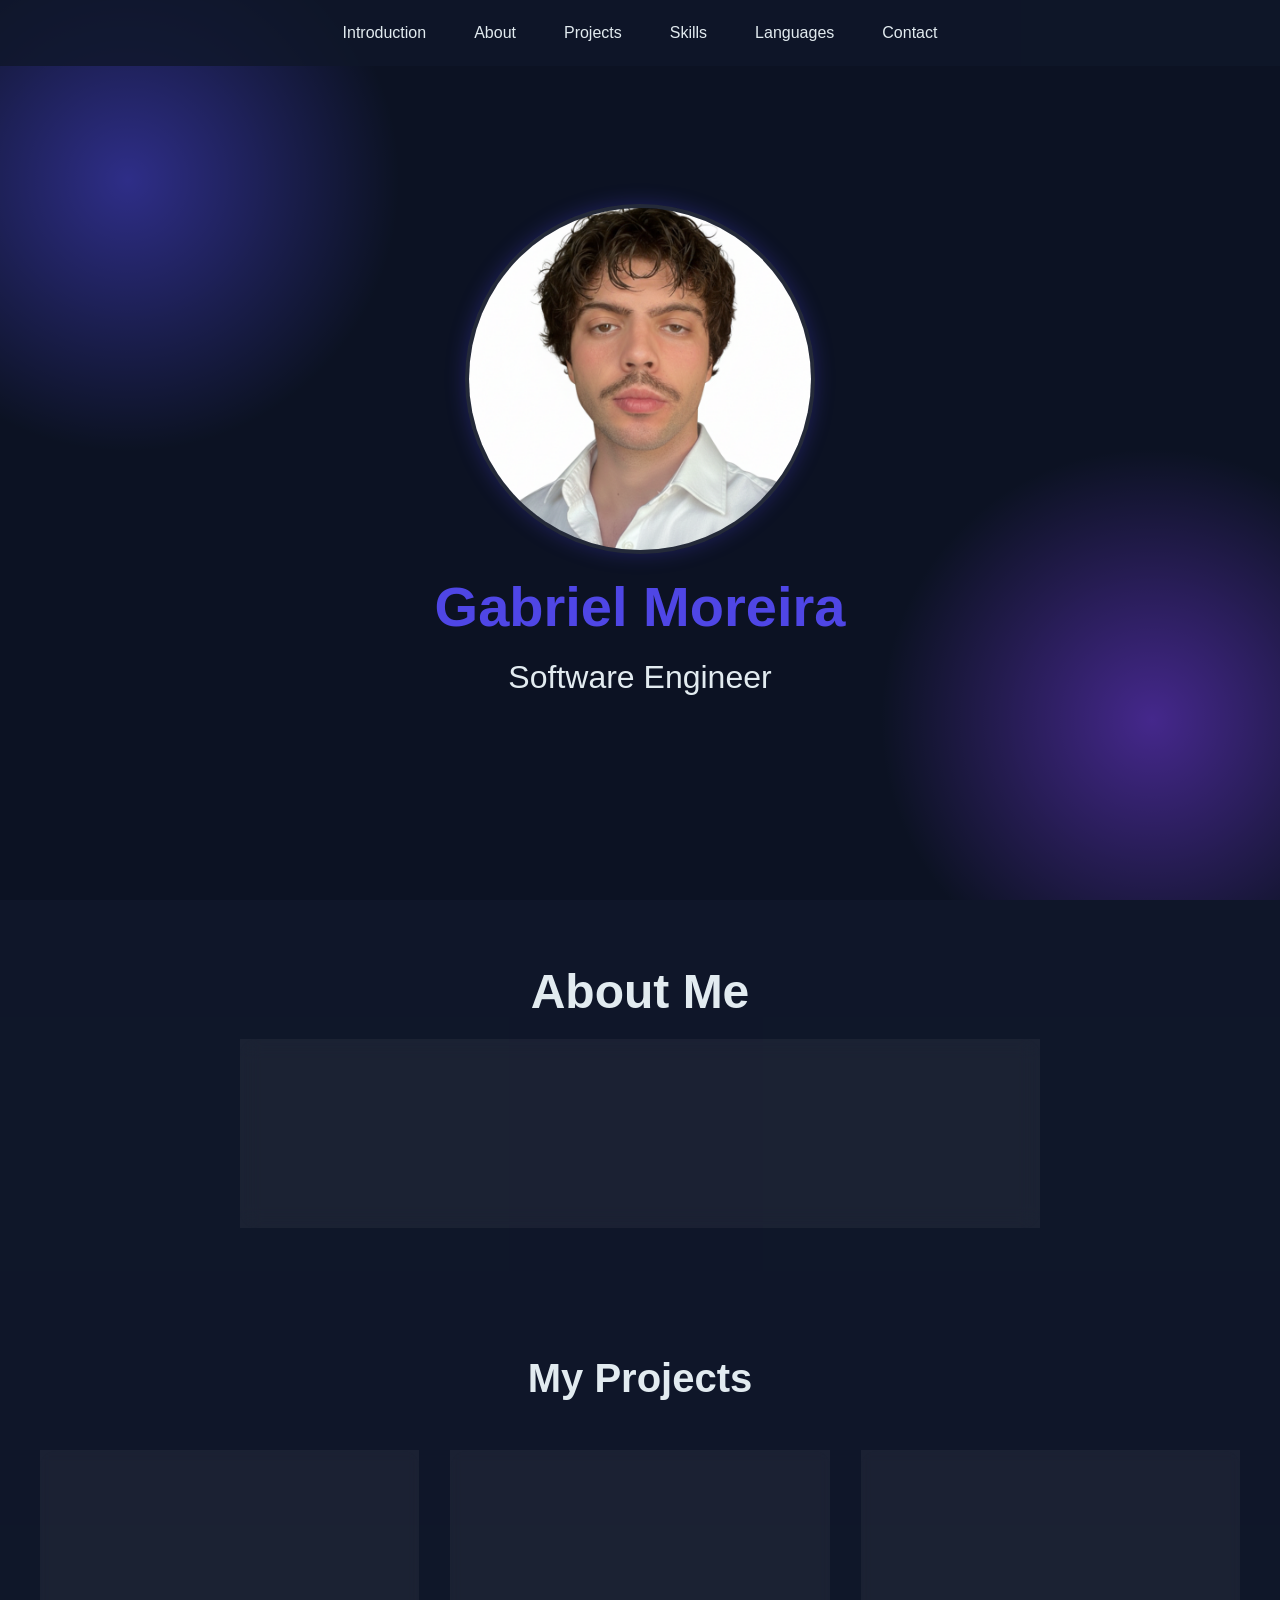
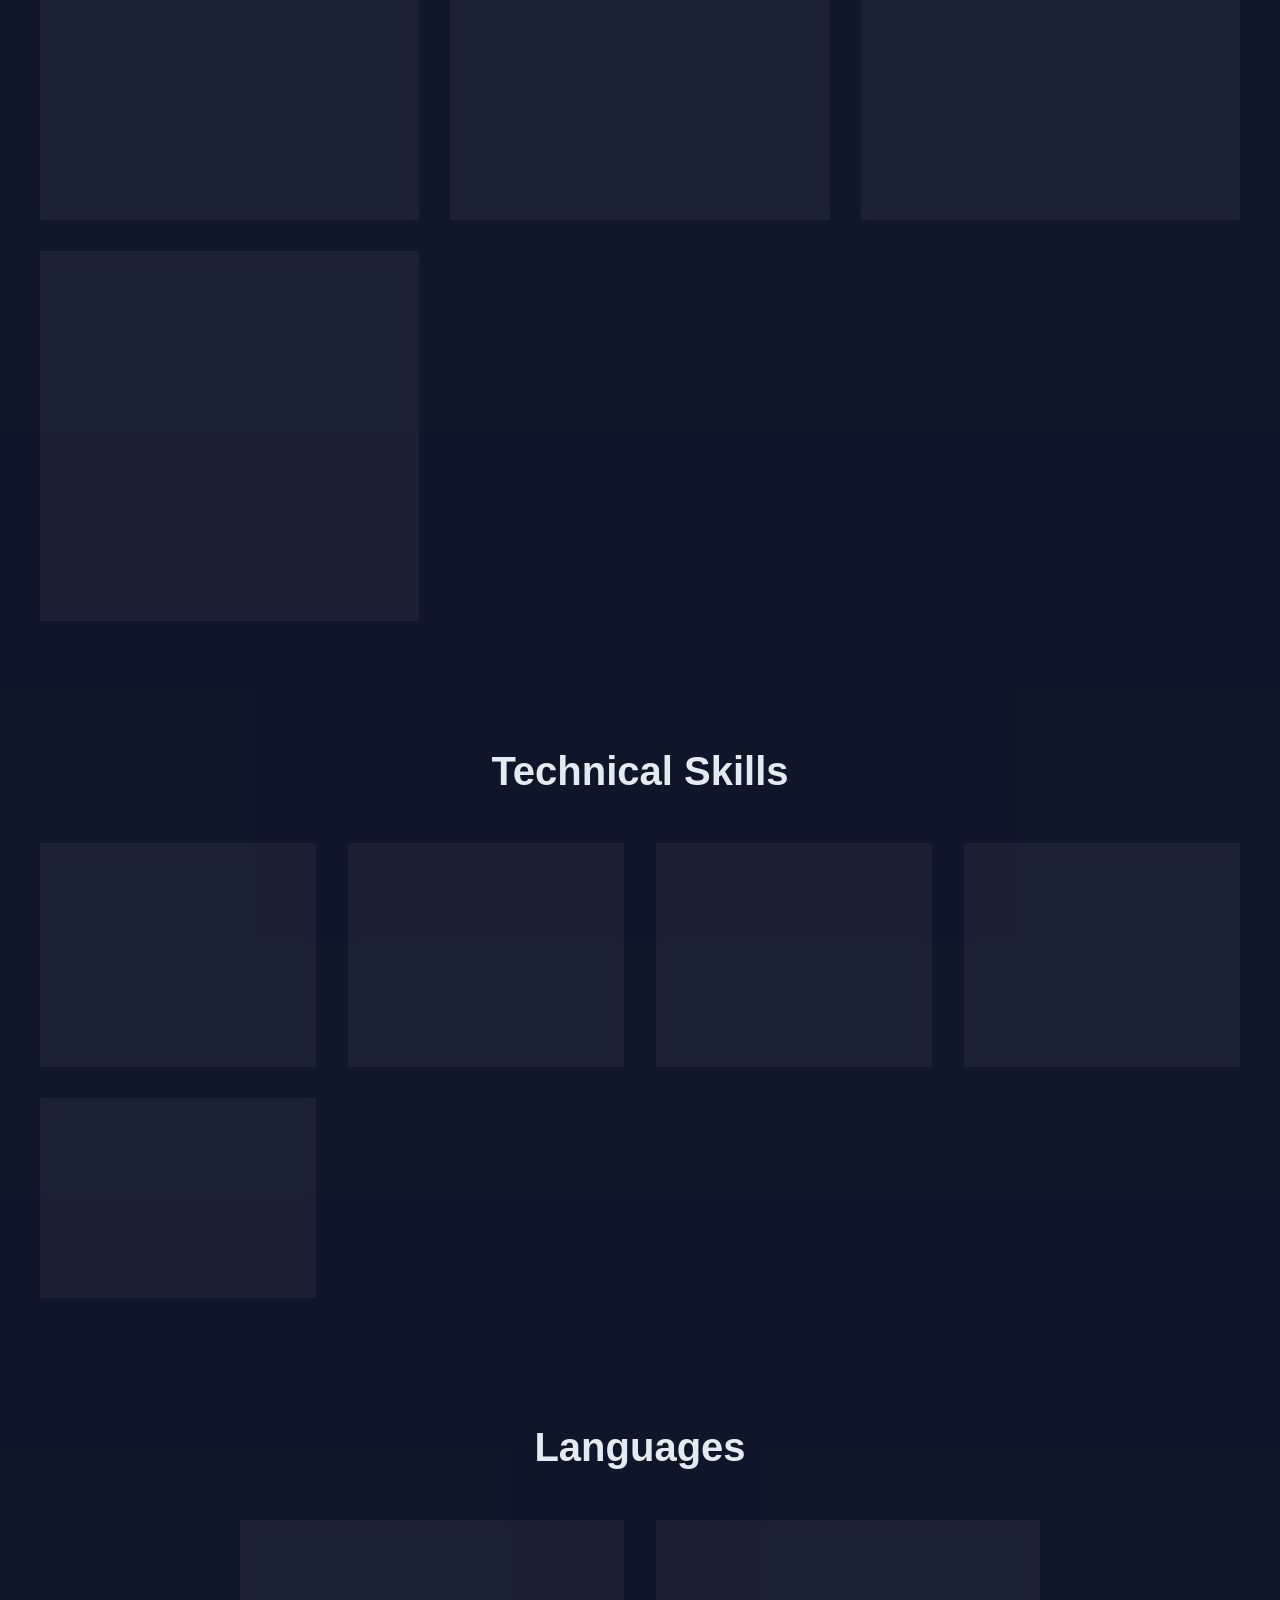
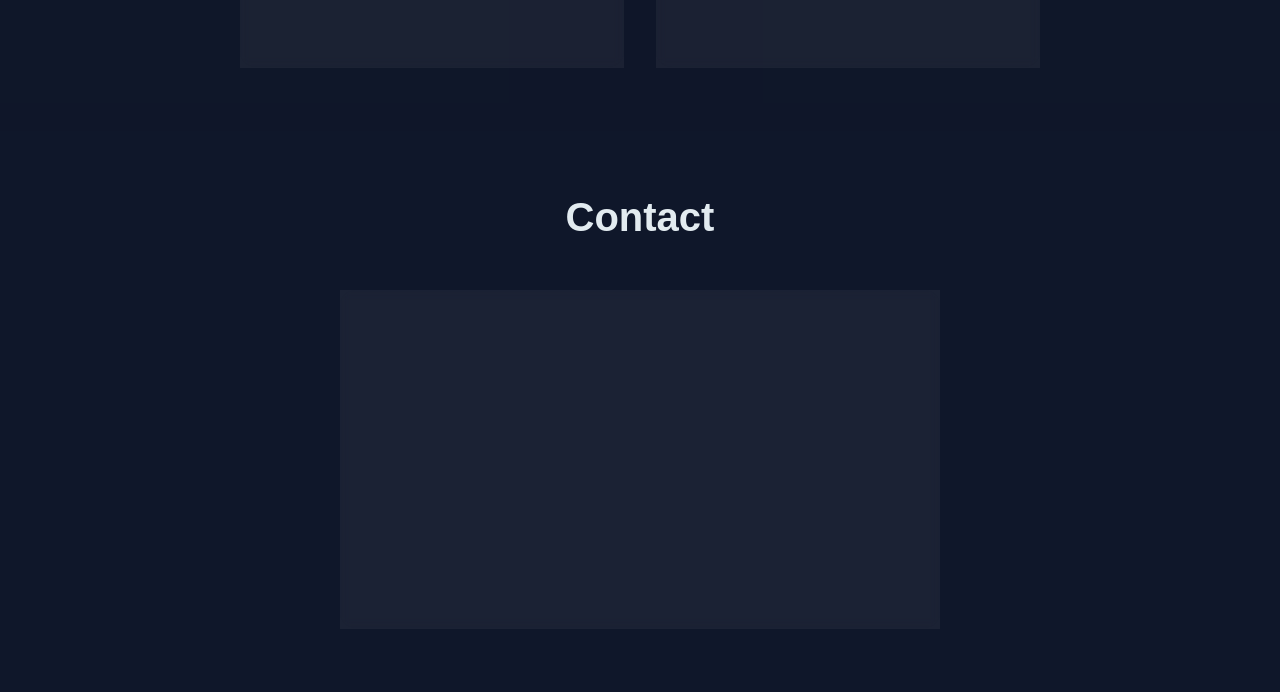
==== index.html @ 795b7f73 "portfolio files upload" ====
<!doctype html>
<html lang="pt">
  <head>
    <meta charset="UTF-8" />
    <meta name="viewport" content="width=device-width, initial-scale=1.0" />
    <link rel="stylesheet" href="style.css" />
    <title>Portfolio | Gabriel</title>
  </head>
  <body>
    <div class="particles"></div>
    <nav class="navigation">
      <ul class="menu">
        <li><a href="#introduction" class="menu-link">Introduction</a></li>
        <li><a href="#about" class="menu-link">About</a></li>
        <li><a href="#projects" class="menu-link">Projects</a></li>
        <li><a href="#skills" class="menu-link">Skills</a></li>
        <li><a href="#languages" class="menu-link">Languages</a></li>
        <li><a href="#contact" class="menu-link">Contact</a></li>
      </ul>
    </nav>

    <main id="introduction" class="header">
      <img
        src="./img/foto.png"
        alt="Photo of Gabriel Moreira"
        class="profile-photo"
      />
      <h1>Gabriel Moreira</h1>
      <p class="introduction-paragraph">Software Engineer</p>
    </main>

    <section id="about" class="about">
      <h2 class="about-title">About Me</h2>
      <div class="about-box">
        <p class="about-paragraph">
          Bachelor’s degree in Software Engineering focused on software development,
          with experience in Java, .NET, Angular and SAP in the development of web applications
          and scalable backend solutions. Motivated by technical challenges and the practical
          application of efficient solutions in enterprise environments.
        </p>
      </div>
    </section>

    <section id="projects" class="projects">
      <h2 class="projects-title">My Projects</h2>
      <div class="projects-box">
        <!-- Hospital Management System -->
        <div class="projects-card">
          <img src="./img/The-Future-of-Healthcare-Benefits-of-Hospital-Management-Software (1).jpg" alt="Hospital Management System" class="project-image" />
          <div class="box-text-project">
            <h3 class="project-title">Hospital Management System</h3>
            <p class="project-description">
              Full-stack web application for managing patients, appointments, and medical records. 
              Built with Angular and .NET, featuring REST APIs and SQL Server integration. 
              Implements layered architecture for scalability.
            </p>
          </div>
        </div>
        <!-- Farm Management System -->
        <div class="projects-card">
          <img src="./img/Agriculture-Artificial-Intelligence.webp" alt="Farm Management System" class="project-image" />
          <div class="box-text-project">
            <h3 class="project-title">Farm Management System</h3>
            <p class="project-description">
              Java-based application for agricultural operations management. 
              Includes resource control, production records, and OOP principles. 
              Tested with unit, functional, and integration tests.
            </p>
          </div>
        </div>
        <!-- KPMG Intern Project -->
        <div class="projects-card">
          <img src="./img/Captura de ecrã 2026-03-02 204155.png" alt="KPMG Automation Project" class="project-image" />
          <div class="box-text-project">
            <h3 class="project-title">Invoice Validation Automation</h3>
            <p class="project-description">
              Automated solution for invoice and expense report validation using Generative AI 
              integrated with SAP BTP. Leveraged SAP AI Core, SAP DOX, and SAP CAP for compliance rules.
            </p>
          </div>
        </div>
        <!-- ToDo App -->
        <div class="projects-card">
          <img src="./img/Captura de ecrã 2026-03-02 203847.png" alt="ToDo App" class="project-image" />
          <div class="box-text-project">
            <h3 class="project-title">ToDo App (JavaScript)</h3>
            <p class="project-description">
              Interactive task management app built with vanilla JavaScript, HTML, and CSS. 
              Allows adding, removing, and marking tasks as completed. Uses DOM manipulation and localStorage.
            </p>
          </div>
        </div>
      </div>
    </section>

    <!-- ===== NOVA SEÇÃO: SKILLS ===== -->
    <section id="skills" class="skills">
      <h2 class="skills-title">Technical Skills</h2>
      <div class="skills-box">
        <!-- Programming Languages -->
        <div class="skill-card">
          <h3 class="skill-category">Programming Languages</h3>
          <ul class="skill-list">
            <li>Java</li>
            <li>C#</li>
            <li>TypeScript</li>
            <li>JavaScript</li>
            <li>Python</li>
            <li>C / C++</li>
            <li>SQL</li>
          </ul>
        </div>
        <!-- Frameworks -->
        <div class="skill-card">
          <h3 class="skill-category">Frameworks</h3>
          <ul class="skill-list">
            <li>.NET</li>
            <li>Node.js</li>
            <li>Angular</li>
          </ul>
        </div>
        <!-- SAP Technologies -->
        <div class="skill-card">
          <h3 class="skill-category">SAP Technologies</h3>
          <ul class="skill-list">
            <li>SAP BTP</li>
            <li>SAP CAP</li>
            <li>SAP Fiori/UI5</li>
            <li>SAP BAS</li>
            <li>SAP DOX</li>
            <li>SAP AI Core</li>
          </ul>
        </div>
        <!-- Tools & Networking -->
        <div class="skill-card">
          <h3 class="skill-category">Tools & Networking</h3>
          <ul class="skill-list">
            <li>GitHub, VS Code, IntelliJ</li>
            <li>Power BI, Trello</li>
            <li>LAN, WAN, TCP/IP</li>
          </ul>
        </div>
        <!-- Soft Skills (opcional, mas pode incluir) -->
        <div class="skill-card">
          <h3 class="skill-category">Soft Skills</h3>
          <ul class="skill-list">
            <li>Teamwork & Collaboration</li>
            <li>Problem Solving</li>
            <li>Adaptability</li>
            <li>Proactivity</li>
          </ul>
        </div>
      </div>
    </section>

    <!-- ===== NOVA SEÇÃO: LANGUAGES ===== -->
    <section id="languages" class="languages">
      <h2 class="languages-title">Languages</h2>
      <div class="languages-box">
        <div class="language-card">
          <h3>Portuguese</h3>
          <p class="language-level">Native</p>
        </div>
        <div class="language-card">
          <h3>English</h3>
          <p class="language-level">C1 (Advanced)</p>
        </div>
      </div>
    </section>

    <section id="contact" class="contact">
      <h2 class="contact-title">Contact</h2>
      <form class="contact-form" id="form" onsubmit="sendWhatsappMessage(event)">
        <div class="group-form">
          <input type="text" placeholder="Your Name" class="form-input" id="name">
        </div>
        <div class="group-form">
          <textarea class="form-input" placeholder="Type your message here" rows="6" id="message"></textarea>
        </div>
        <button type="submit" class="form-button">Send Message</button>
      </form>
    </section>

    <script>
      function sendWhatsappMessage(event) {
        event.preventDefault();
        const name = document.getElementById('name').value;
        const message = document.getElementById('message').value;
        const phoneNumber = '351935182718';
        const text = `Hello, my name is ${name}, ${message}`;
        const formattedText = encodeURIComponent(text);
        const url = `https://api.whatsapp.com/send?phone=${phoneNumber}&text=${formattedText}`;
        window.open(url, '_blank');
      }
    </script>
  </body>
</html>
---- style.css ----
* {
margin: 0;
padding: 0;
box-sizing: border-box;
font-family: 'Segoe UI', Tahoma, Geneva, Verdana, sans-serif;

}

html {
scroll-behavior: smooth;
}
 
:root {
--primary-color: #4f46e5;
--secondary-color: #7c3aed;;
--dark: #0f172a;;
--more-dark: #0a0f1c;;
--light: #e2eBf0;
--glass: rgba(255, 255, 255, 0.1);
}

body {
background-color: var(--dark);
color: var(--light);
}

.navigation {
background: rgba(15, 23, 42, 0.8);
position: fixed;
top: 0;
width: 100%;
z-index: 1000;
padding: 1.5rem ;
}

.menu {
display: flex;
justify-content: center;
gap: 3rem;
list-style: none;
}

.menu-link {
color: var(--light);
text-decoration: none;
font-weight: 500;
position: relative;
padding: 0.5rem 0;
}

.menu-link::after {
content: '';
position: absolute;
bottom: 0;
left: 0;
width: 0;
height: 2px;
background: linear-gradient(90deg, var(--primary-color), var(--secondary-color));
transition: width 0.5s ease, transform 0.3s ease;
}

.menu-link:hover::after {
width: 100%;
}

.header{
    min-height: 100vh;
    display: flex;
    justify-content: center;
    align-items: center;
    flex-direction: column;
}

.profile-photo {
  width: 350px;
  height: 350px;
  box-shadow: 0 0 20px rgba(79, 70, 229, 0.3);
  border-radius: 50%;
  border: 4px solid var(--glass);
  object-fit: cover;
  animation: floating 3s ease-in-out infinite;
}

h1 {
  font-size: 3.5rem;
  margin: 20px 0;
  color: var(--primary-color);
  font-weight: bold;

}

.introduction-paragraph {
  font-size: 2rem;
  color: var(--light);
}

.about {
    padding: 4rem 2rem;
  background: rgba(15, 23, 42, 0.8);
}

.about-title {
  font-size: 3rem;
  color: var(--light);
    text-align: center;
    margin-bottom: 20px;

}

.about-box {
    padding: 2rem;
    max-width: 800px;
    margin: 0 auto;
    border-radius: 16px;
    border: 1px solid var(--glass);
    backdrop-filter: blur(10px);
    background: rgba(255, 255, 255, 0.05);
    overflow: hidden;
}

.about-paragraph {
  text-align: center;
  font-size: 1.2rem;
  line-height: 1.6;
  word-wrap: break-word;
  overflow-wrap: break-word;
}

.projects {
    padding: 4rem 2rem;


    background: rgba(15, 23, 42, 0.8);
}

.projects-box {
    display: grid;
    grid-template-columns: repeat(auto-fit, minmax(300px, 1fr));
    gap: 2rem;
    max-width: 1200px;
    margin: 0 auto;
}


.projects-card {
    background: rgba(255, 255, 255, 0.05);
    border-radius: 16px;
    backdrop-filter: blur(5px);
    border: 1px solid var(--glass);
    overflow: hidden;
    transition: all 0.5s ease;
    cursor: pointer;
 
}

.projects-title {
    font-size: 2.5rem;
    text-align: center;
    margin-bottom: 50px;
}

.projects-card:hover {
   box-shadow: 0 10px 20px rgba(79, 70, 229, 0.2);
   transform: translateY(-10px) scale(1.03);
}

.project-image {
    width: 100%;
    height: 200px;
    object-fit: cover;
}

.box-text-project {
    padding: 1.5rem;
}

.project-title {
    color: rgba(226, 232, 240, 0.8);
    line-height: 1.25rem;
}

.project-description {
    margin-bottom: 5px;
}

.contact {
    padding: 4rem 2rem;
}

.contact-title {
    font-size: 2.5rem;
    text-align: center;
    margin-bottom: 50px;
}

.contact-form {
    max-width: 600px;
    margin: 0 auto;
    background: rgba(255, 255, 255, 0.05);
  backdrop-filter: blur(5px);
  padding: 2rem;
    border-radius: 16px;
    border: 1px solid var(--glass);
  
   
}


.form-input {
    width: 100%;
    padding: 1rem;
    border-radius: 8px;
    border: 1px solid var(--glass);
    background: rgba(255, 255, 255, 0.05);
    color: var(--light);
    outline: none;
}

.form-input:focus {
    border-color: var(--secondary-color);
    box-shadow: 0 0 10px rgba(79, 70, 229, 0.3);
}

.group-form {
    margin-bottom: 1.5rem;
   
}

.form-button {
    width: 100%;
    padding: 1rem 2rem;
    border-radius: 8px;
    border: none;
    background: linear-gradient(45deg, var(--primary-color), var(--secondary-color));
    color: var(--light);
    cursor: pointer;
    transition: all 0.5s ease;
    font-weight: bold;
}

.form-button:hover {
    transform: translateY(-4px);
    box-shadow: 0 5px 15px rgba(79, 70, 229, 0.4);
}

.particles {
    position: fixed;
    top: 0;
    left: 0;
    width: 100%;
    height: 100%;
    z-index: -1;
    opacity: 0.5;
    background: radial-gradient(circle at 10% 20%, var(--primary-color) 0%, transparent 20%),
                radial-gradient(circle at 90% 80%, var(--secondary-color) 0%, transparent 20%),
               var(--more-dark);
}

@keyframes floating {
    0% , 100% {
        transform: translateY(0);
    }

    50% {
        transform: translateY(-20px);
    }
   

}

/* ===== SKILLS SECTION ===== */
.skills {
    padding: 4rem 2rem;
    background: rgba(15, 23, 42, 0.8);
}

.skills-title {
    font-size: 2.5rem;
    text-align: center;
    margin-bottom: 50px;
    color: var(--light);
}

.skills-box {
    display: grid;
    grid-template-columns: repeat(auto-fit, minmax(250px, 1fr));
    gap: 2rem;
    max-width: 1200px;
    margin: 0 auto;
}

.skill-card {
    background: rgba(255, 255, 255, 0.05);
    border-radius: 16px;
    backdrop-filter: blur(5px);
    border: 1px solid var(--glass);
    padding: 1.5rem;
    transition: all 0.5s ease;
}

.skill-card:hover {
    box-shadow: 0 10px 20px rgba(79, 70, 229, 0.2);
    transform: translateY(-5px);
}

.skill-category {
    font-size: 1.3rem;
    color: var(--primary-color);
    margin-bottom: 1rem;
    border-bottom: 2px solid var(--glass);
    padding-bottom: 0.5rem;
}

.skill-list {
    list-style: none;
    padding: 0;
    display: flex;
    flex-wrap: wrap;
    gap: 0.5rem;
}

.skill-list li {
    background: rgba(255, 255, 255, 0.1);
    padding: 0.3rem 0.8rem;
    border-radius: 20px;
    font-size: 0.9rem;
    border: 1px solid var(--glass);
}

/* ===== LANGUAGES SECTION ===== */
.languages {
    padding: 4rem 2rem;
    background: rgba(15, 23, 42, 0.8);
}

.languages-title {
    font-size: 2.5rem;
    text-align: center;
    margin-bottom: 50px;
    color: var(--light);
}

.languages-box {
    display: flex;
    justify-content: center;
    gap: 2rem;
    flex-wrap: wrap;
    max-width: 800px;
    margin: 0 auto;
}

.language-card {
    background: rgba(255, 255, 255, 0.05);
    border-radius: 16px;
    backdrop-filter: blur(5px);
    border: 1px solid var(--glass);
    padding: 2rem;
    text-align: center;
    flex: 1 1 200px;
    transition: all 0.5s ease;
}

.language-card:hover {
    box-shadow: 0 10px 20px rgba(79, 70, 229, 0.2);
    transform: translateY(-5px);
}

.language-card h3 {
    font-size: 1.8rem;
    color: var(--primary-color);
    margin-bottom: 1rem;
}

.language-level {
    font-size: 1.2rem;
    color: var(--light);
    background: rgba(255, 255, 255, 0.1);
    padding: 0.3rem 1rem;
    border-radius: 20px;
    display: inline-block;
}

/* Ajuste para telas pequenas */
@media (max-width: 768px) {
    .skills-box {
        grid-template-columns: 1fr;
    }
    .languages-box {
        flex-direction: column;
        align-items: center;
    }
    .language-card {
        width: 100%;
    }
}
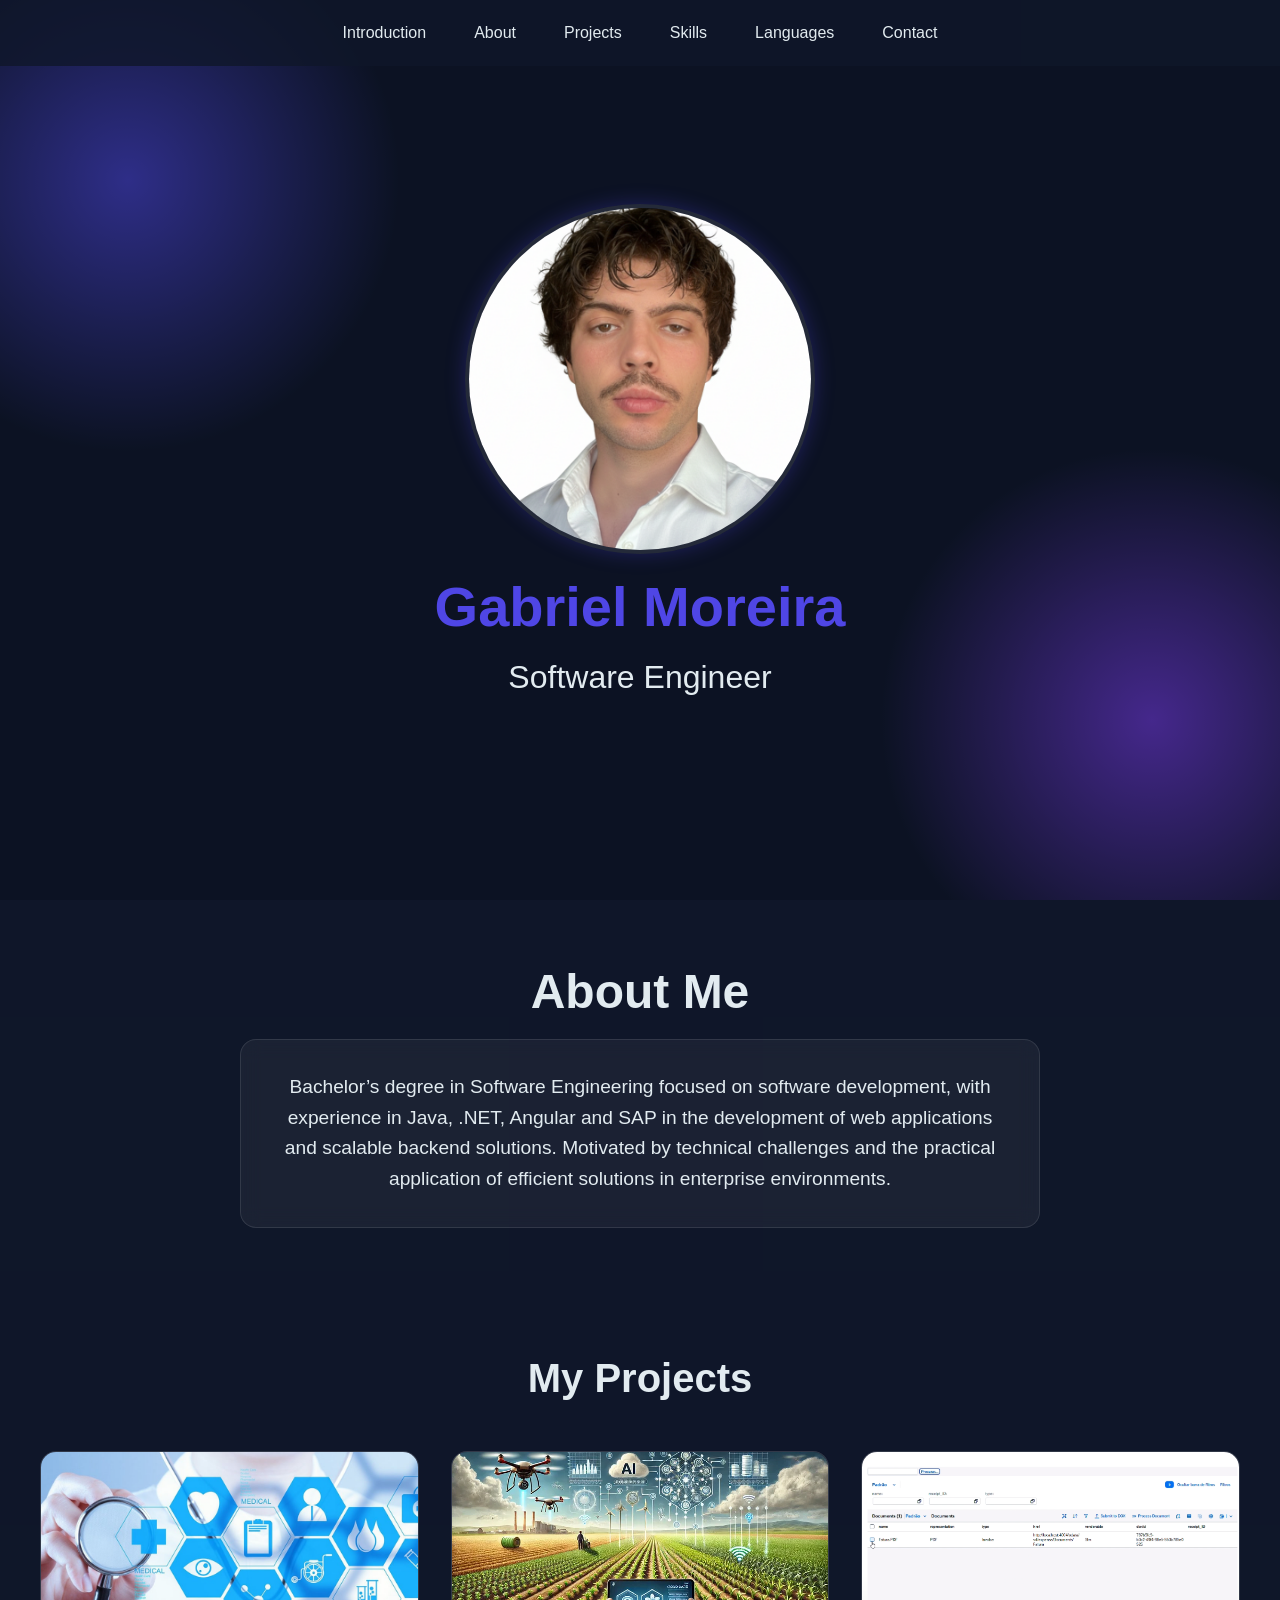
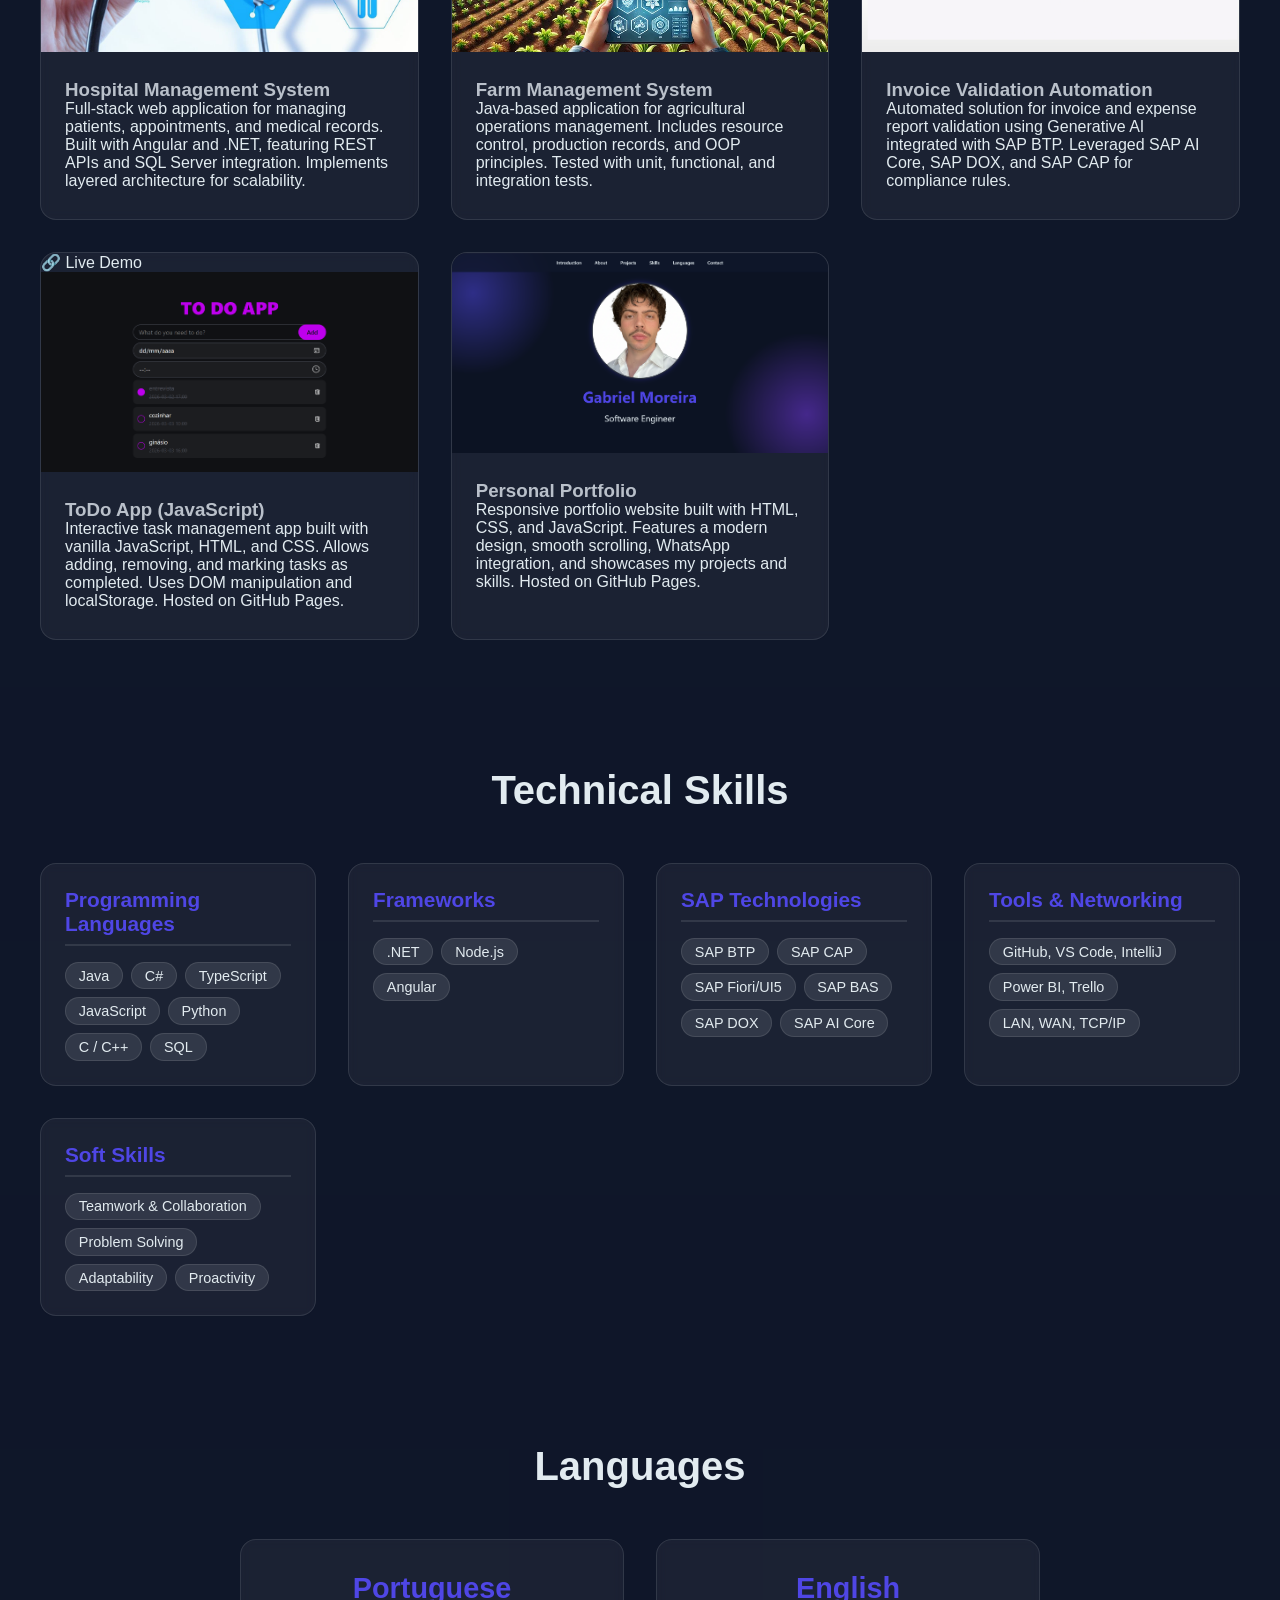
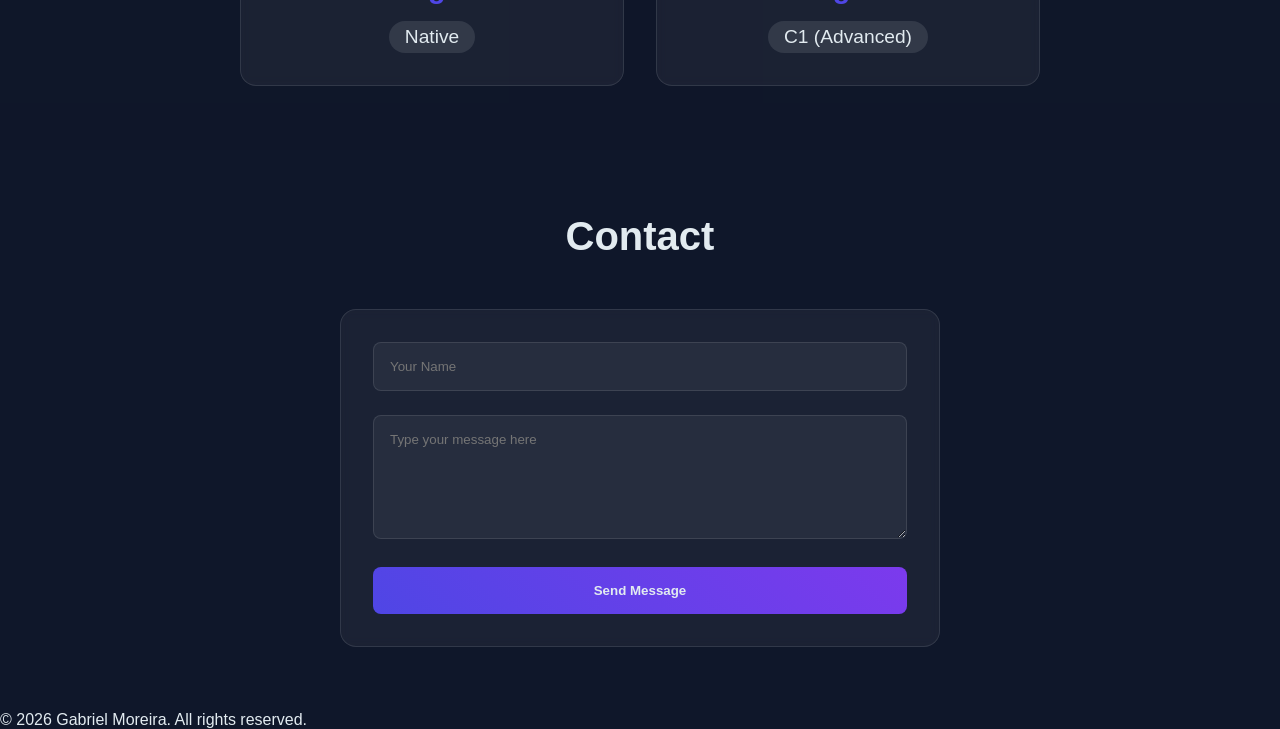
==== commit 23f9210a: "added portfolio to projects section in index.html" ====
--- a/index.html
+++ b/index.html
@@ -33,10 +33,11 @@
       <h2 class="about-title">About Me</h2>
       <div class="about-box">
         <p class="about-paragraph">
-          Bachelor’s degree in Software Engineering focused on software development,
-          with experience in Java, .NET, Angular and SAP in the development of web applications
-          and scalable backend solutions. Motivated by technical challenges and the practical
-          application of efficient solutions in enterprise environments.
+          Bachelor’s degree in Software Engineering focused on software
+          development, with experience in Java, .NET, Angular and SAP in the
+          development of web applications and scalable backend solutions.
+          Motivated by technical challenges and the practical application of
+          efficient solutions in enterprise environments.
         </p>
       </div>
     </section>
@@ -46,54 +47,99 @@
       <div class="projects-box">
         <!-- Hospital Management System -->
         <div class="projects-card">
-          <img src="./img/The-Future-of-Healthcare-Benefits-of-Hospital-Management-Software (1).jpg" alt="Hospital Management System" class="project-image" />
+          <img
+            src="./img/The-Future-of-Healthcare-Benefits-of-Hospital-Management-Software (1).jpg"
+            alt="Hospital Management System"
+            class="project-image"
+          />
           <div class="box-text-project">
             <h3 class="project-title">Hospital Management System</h3>
             <p class="project-description">
-              Full-stack web application for managing patients, appointments, and medical records. 
-              Built with Angular and .NET, featuring REST APIs and SQL Server integration. 
-              Implements layered architecture for scalability.
+              Full-stack web application for managing patients, appointments,
+              and medical records. Built with Angular and .NET, featuring REST
+              APIs and SQL Server integration. Implements layered architecture
+              for scalability.
             </p>
           </div>
         </div>
         <!-- Farm Management System -->
         <div class="projects-card">
-          <img src="./img/Agriculture-Artificial-Intelligence.webp" alt="Farm Management System" class="project-image" />
+          <img
+            src="./img/Agriculture-Artificial-Intelligence.webp"
+            alt="Farm Management System"
+            class="project-image"
+          />
           <div class="box-text-project">
             <h3 class="project-title">Farm Management System</h3>
             <p class="project-description">
-              Java-based application for agricultural operations management. 
-              Includes resource control, production records, and OOP principles. 
+              Java-based application for agricultural operations management.
+              Includes resource control, production records, and OOP principles.
               Tested with unit, functional, and integration tests.
             </p>
           </div>
         </div>
         <!-- KPMG Intern Project -->
         <div class="projects-card">
-          <img src="./img/Captura de ecrã 2026-03-02 204155.png" alt="KPMG Automation Project" class="project-image" />
+          <img
+            src="./img/Captura de ecrã 2026-03-02 204155.png"
+            alt="KPMG Automation Project"
+            class="project-image"
+          />
           <div class="box-text-project">
             <h3 class="project-title">Invoice Validation Automation</h3>
             <p class="project-description">
-              Automated solution for invoice and expense report validation using Generative AI 
-              integrated with SAP BTP. Leveraged SAP AI Core, SAP DOX, and SAP CAP for compliance rules.
-            </p>
-          </div>
-        </div>
+              Automated solution for invoice and expense report validation using
+              Generative AI integrated with SAP BTP. Leveraged SAP AI Core, SAP
+              DOX, and SAP CAP for compliance rules.
+            </p>
+          </div>
+        </div>
+
         <!-- ToDo App -->
-        <div class="projects-card">
-          <img src="./img/Captura de ecrã 2026-03-02 203847.png" alt="ToDo App" class="project-image" />
-          <div class="box-text-project">
-            <h3 class="project-title">ToDo App (JavaScript)</h3>
-            <p class="project-description">
-              Interactive task management app built with vanilla JavaScript, HTML, and CSS. 
-              Allows adding, removing, and marking tasks as completed. Uses DOM manipulation and localStorage.
-            </p>
-          </div>
-        </div>
-      </div>
-    </section>
-
-    <!-- ===== NOVA SEÇÃO: SKILLS ===== -->
+        <a
+          href="https://gabrielmoreira20042-alt.github.io/todoApp/"
+          target="_blank"
+          class="project-link-wrapper"
+          style="text-decoration: none; color: inherit"
+        >
+          <div class="projects-card">
+            <div class="project-badge">🔗 Live Demo</div>
+            <img
+              src="./img/Captura de ecrã 2026-03-02 203847.png"
+              alt="ToDo App"
+              class="project-image"
+            />
+            <div class="box-text-project">
+              <h3 class="project-title">ToDo App (JavaScript)</h3>
+              <p class="project-description">
+                Interactive task management app built with vanilla JavaScript,
+                HTML, and CSS. Allows adding, removing, and marking tasks as
+                completed. Uses DOM manipulation and localStorage. Hosted on
+                GitHub Pages.
+              </p>
+            </div>
+          </div>
+        </a>
+
+        <!-- Portfolio Project -->
+        <div class="projects-card">
+          <img
+            src="./img\portfolio_print.png"
+            alt="Portfolio Website"
+            class="project-image"
+          />
+          <div class="box-text-project">
+            <h3 class="project-title">Personal Portfolio</h3>
+            <p class="project-description">
+              Responsive portfolio website built with HTML, CSS, and JavaScript.
+              Features a modern design, smooth scrolling, WhatsApp integration,
+              and showcases my projects and skills. Hosted on GitHub Pages.
+            </p>
+          </div>
+        </div>
+      </div>
+    </section>
+
     <section id="skills" class="skills">
       <h2 class="skills-title">Technical Skills</h2>
       <div class="skills-box">
@@ -170,28 +216,49 @@
 
     <section id="contact" class="contact">
       <h2 class="contact-title">Contact</h2>
-      <form class="contact-form" id="form" onsubmit="sendWhatsappMessage(event)">
+      <form
+        class="contact-form"
+        id="form"
+        onsubmit="sendWhatsappMessage(event)"
+      >
         <div class="group-form">
-          <input type="text" placeholder="Your Name" class="form-input" id="name">
+          <input
+            type="text"
+            placeholder="Your Name"
+            class="form-input"
+            id="name"
+          />
         </div>
         <div class="group-form">
-          <textarea class="form-input" placeholder="Type your message here" rows="6" id="message"></textarea>
+          <textarea
+            class="form-input"
+            placeholder="Type your message here"
+            rows="6"
+            id="message"
+          ></textarea>
         </div>
         <button type="submit" class="form-button">Send Message</button>
       </form>
     </section>
+
+    <!-- Footer -->
+    <footer class="footer">
+      <div class="container">
+        <p>&copy; 2026 Gabriel Moreira. All rights reserved.</p>
+      </div>
+    </footer>
 
     <script>
       function sendWhatsappMessage(event) {
         event.preventDefault();
-        const name = document.getElementById('name').value;
-        const message = document.getElementById('message').value;
-        const phoneNumber = '351935182718';
+        const name = document.getElementById("name").value;
+        const message = document.getElementById("message").value;
+        const phoneNumber = "351935182718";
         const text = `Hello, my name is ${name}, ${message}`;
         const formattedText = encodeURIComponent(text);
         const url = `https://api.whatsapp.com/send?phone=${phoneNumber}&text=${formattedText}`;
-        window.open(url, '_blank');
+        window.open(url, "_blank");
       }
     </script>
   </body>
-</html>+</html>
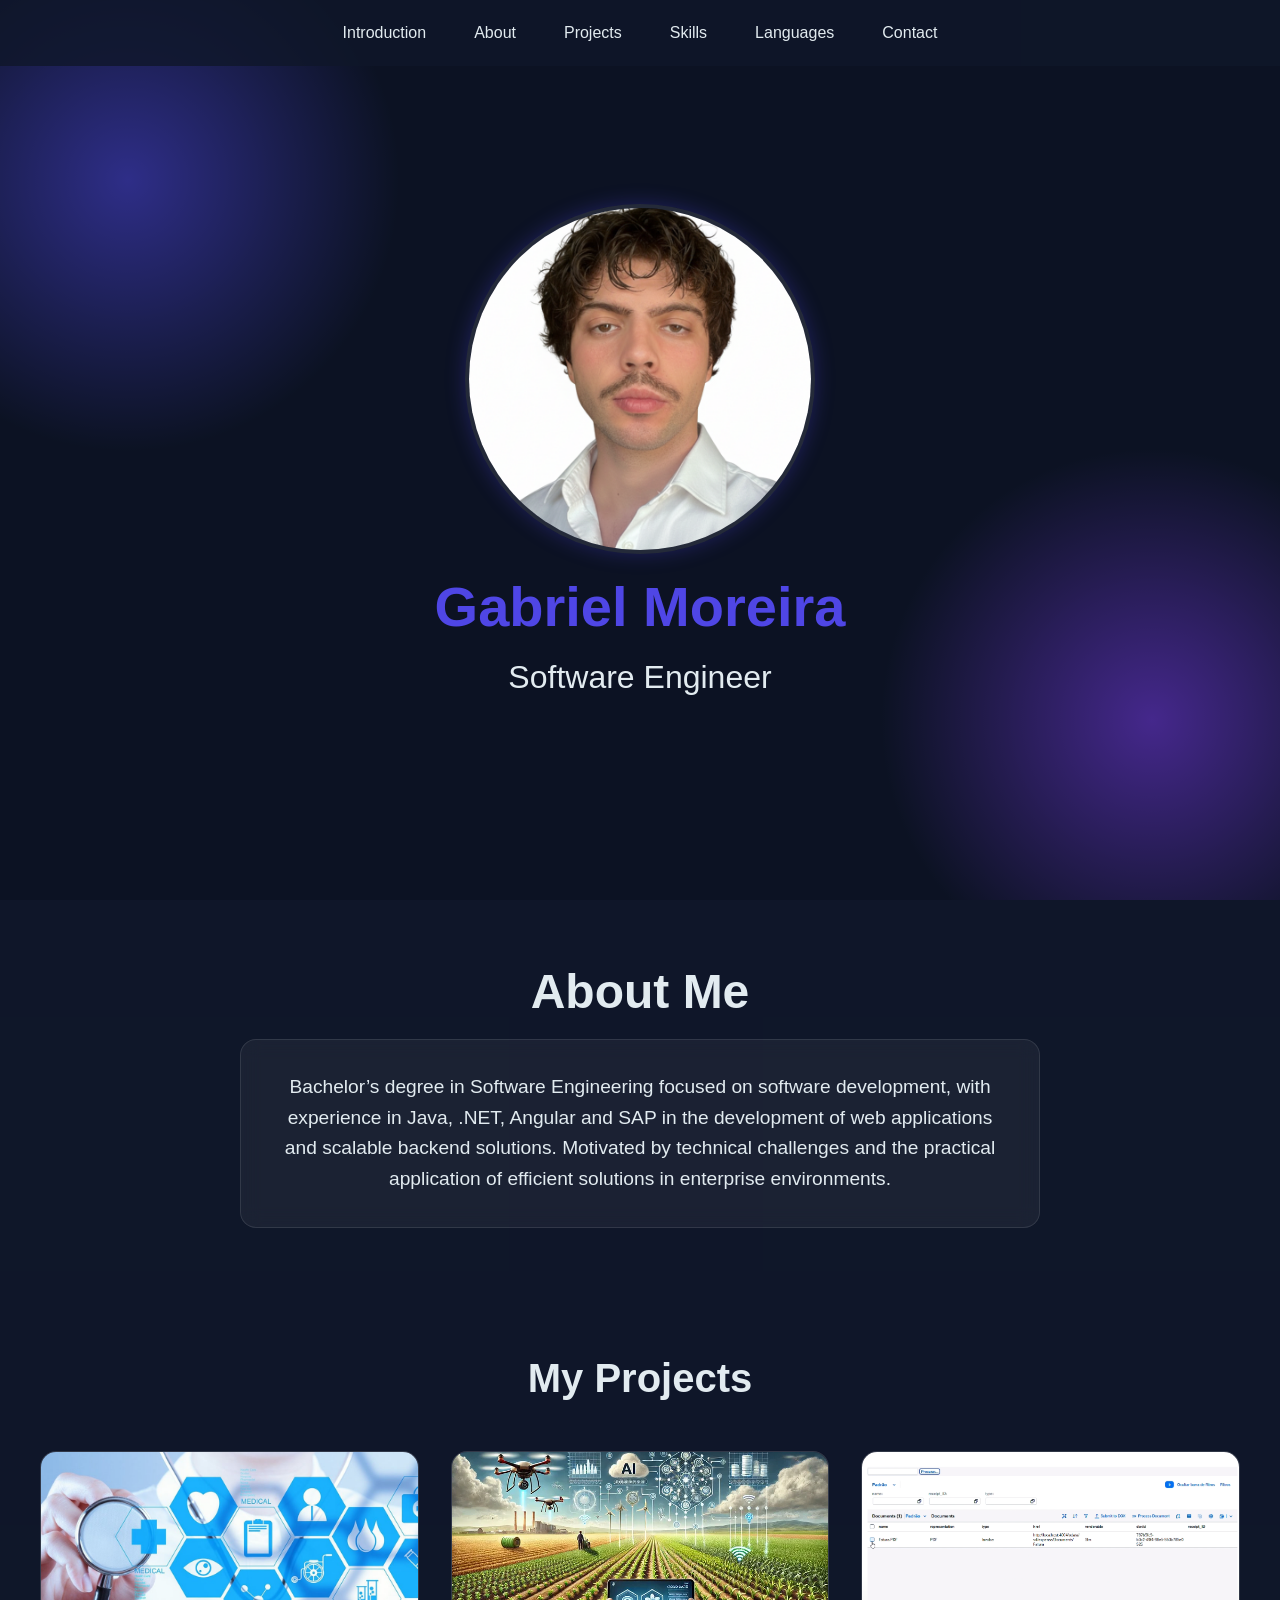
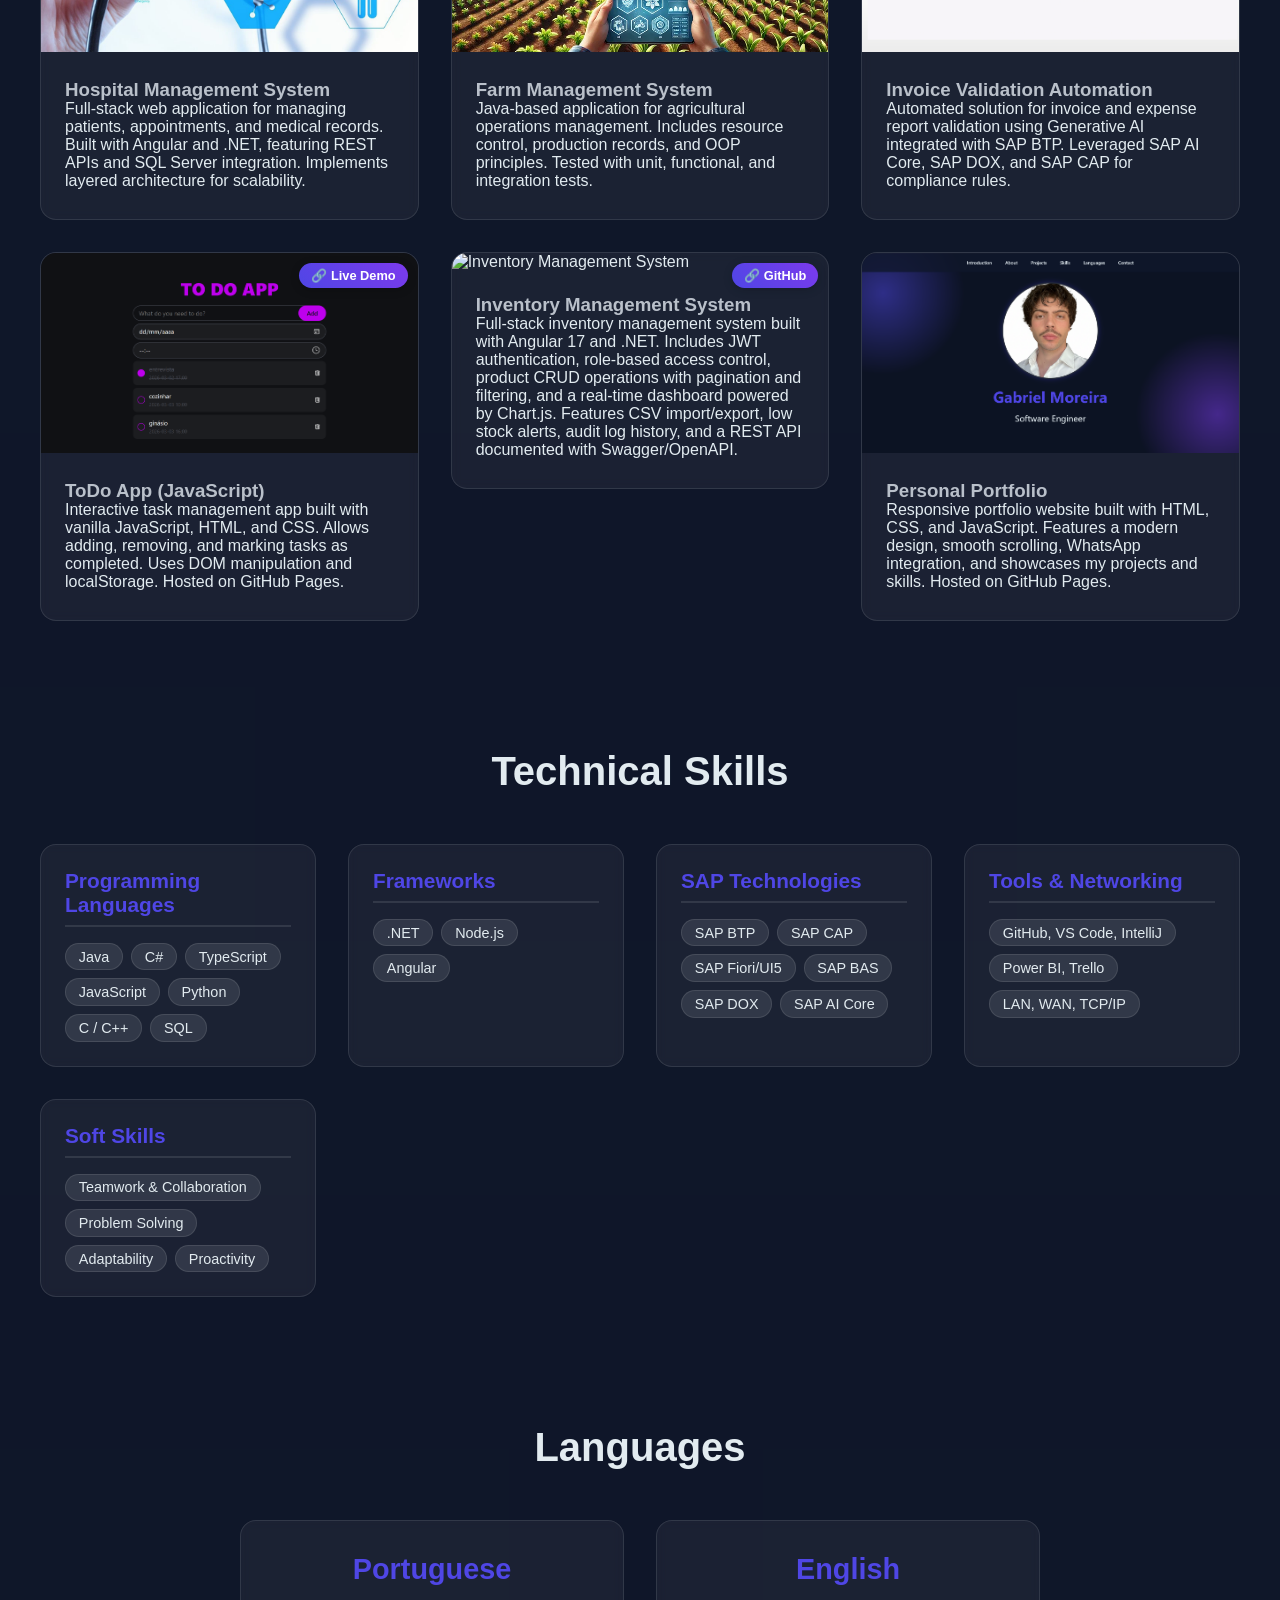
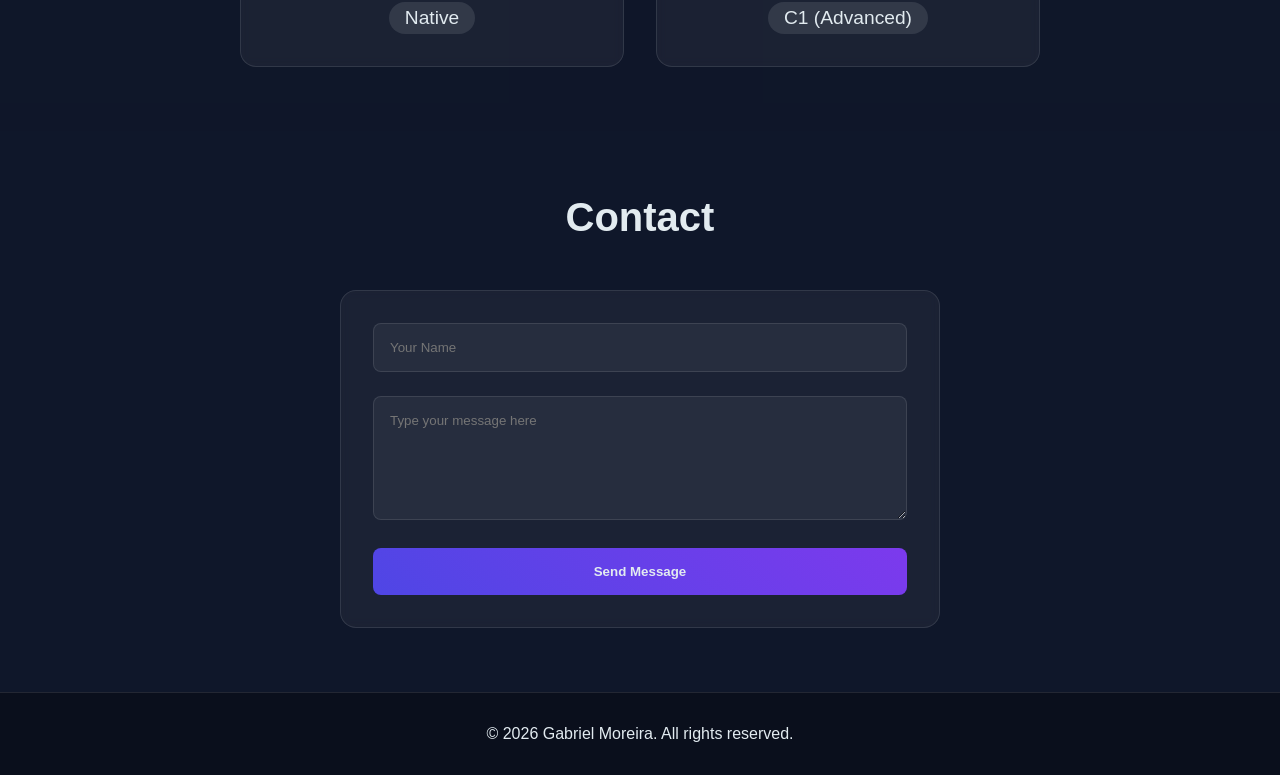
==== commit 34d42e56: "Added inventpry managment project to index.html" ====
--- a/index.html
+++ b/index.html
@@ -121,6 +121,37 @@
           </div>
         </a>
 
+        <!-- Inventory Management System -->
+        <a
+          href="https://github.com/gabrielmoreira20042-alt/InventoryApp"
+          target="_blank"
+          class="project-link-wrapper"
+          style="text-decoration: none; color: inherit"
+        >
+          <div class="projects-card">
+            <div class="project-badge">🔗 GitHub</div>
+
+            <img
+              src="./img/dashboard.png"
+              alt="Inventory Management System"
+              class="project-image"
+            />
+
+            <div class="box-text-project">
+              <h3 class="project-title">Inventory Management System</h3>
+
+              <p class="project-description">
+                Full-stack inventory management system built with Angular 17 and
+                .NET. Includes JWT authentication, role-based access control,
+                product CRUD operations with pagination and filtering, and a
+                real-time dashboard powered by Chart.js. Features CSV
+                import/export, low stock alerts, audit log history, and a REST
+                API documented with Swagger/OpenAPI.
+              </p>
+            </div>
+          </div>
+        </a>
+
         <!-- Portfolio Project -->
         <div class="projects-card">
           <img
--- a/style.css
+++ b/style.css
@@ -150,7 +150,7 @@
     overflow: hidden;
     transition: all 0.5s ease;
     cursor: pointer;
- 
+    position: relative;
 }
 
 .projects-title {
@@ -182,6 +182,21 @@
 .project-description {
     margin-bottom: 5px;
 }
+
+.project-badge {
+  position: absolute;
+  top: 10px;
+  right: 10px;
+  background: linear-gradient(45deg, var(--primary-color), var(--secondary-color));
+  color: white;
+  padding: 5px 12px;
+  border-radius: 20px;
+  font-size: 0.8rem;
+  font-weight: bold;
+  z-index: 2;
+  box-shadow: 0 2px 10px rgba(0,0,0,0.2);
+}
+
 
 .contact {
     padding: 4rem 2rem;
@@ -392,4 +407,23 @@
     .language-card {
         width: 100%;
     }
-}+}
+
+.project-link-wrapper {
+    display: block; 
+    text-decoration: none;
+    color: inherit;
+}
+
+.footer {
+    background: var(--more-dark);
+    color: var(--light);
+    text-align: center;
+    padding: 2rem;
+    border-top: 1px solid var(--glass);
+}
+
+.footer .container {
+    max-width: 1200px;
+    margin: 0 auto;
+}
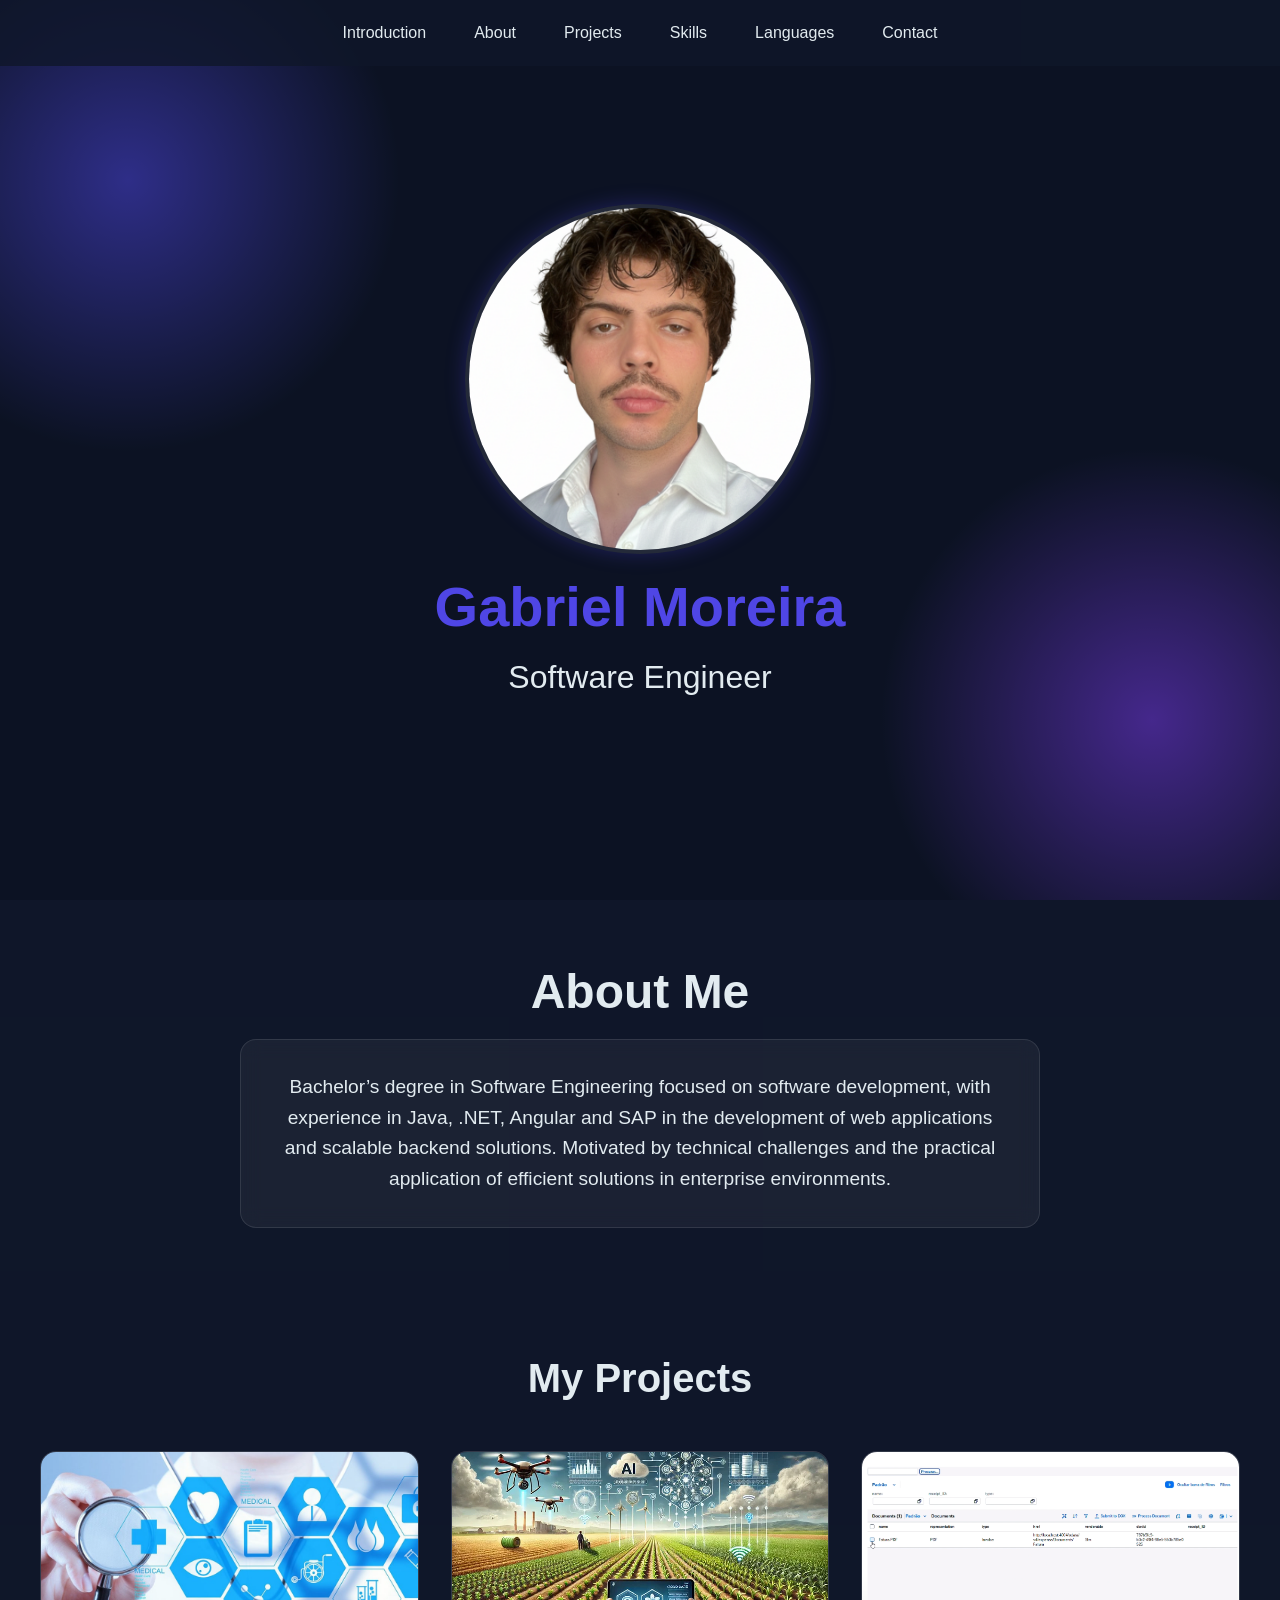
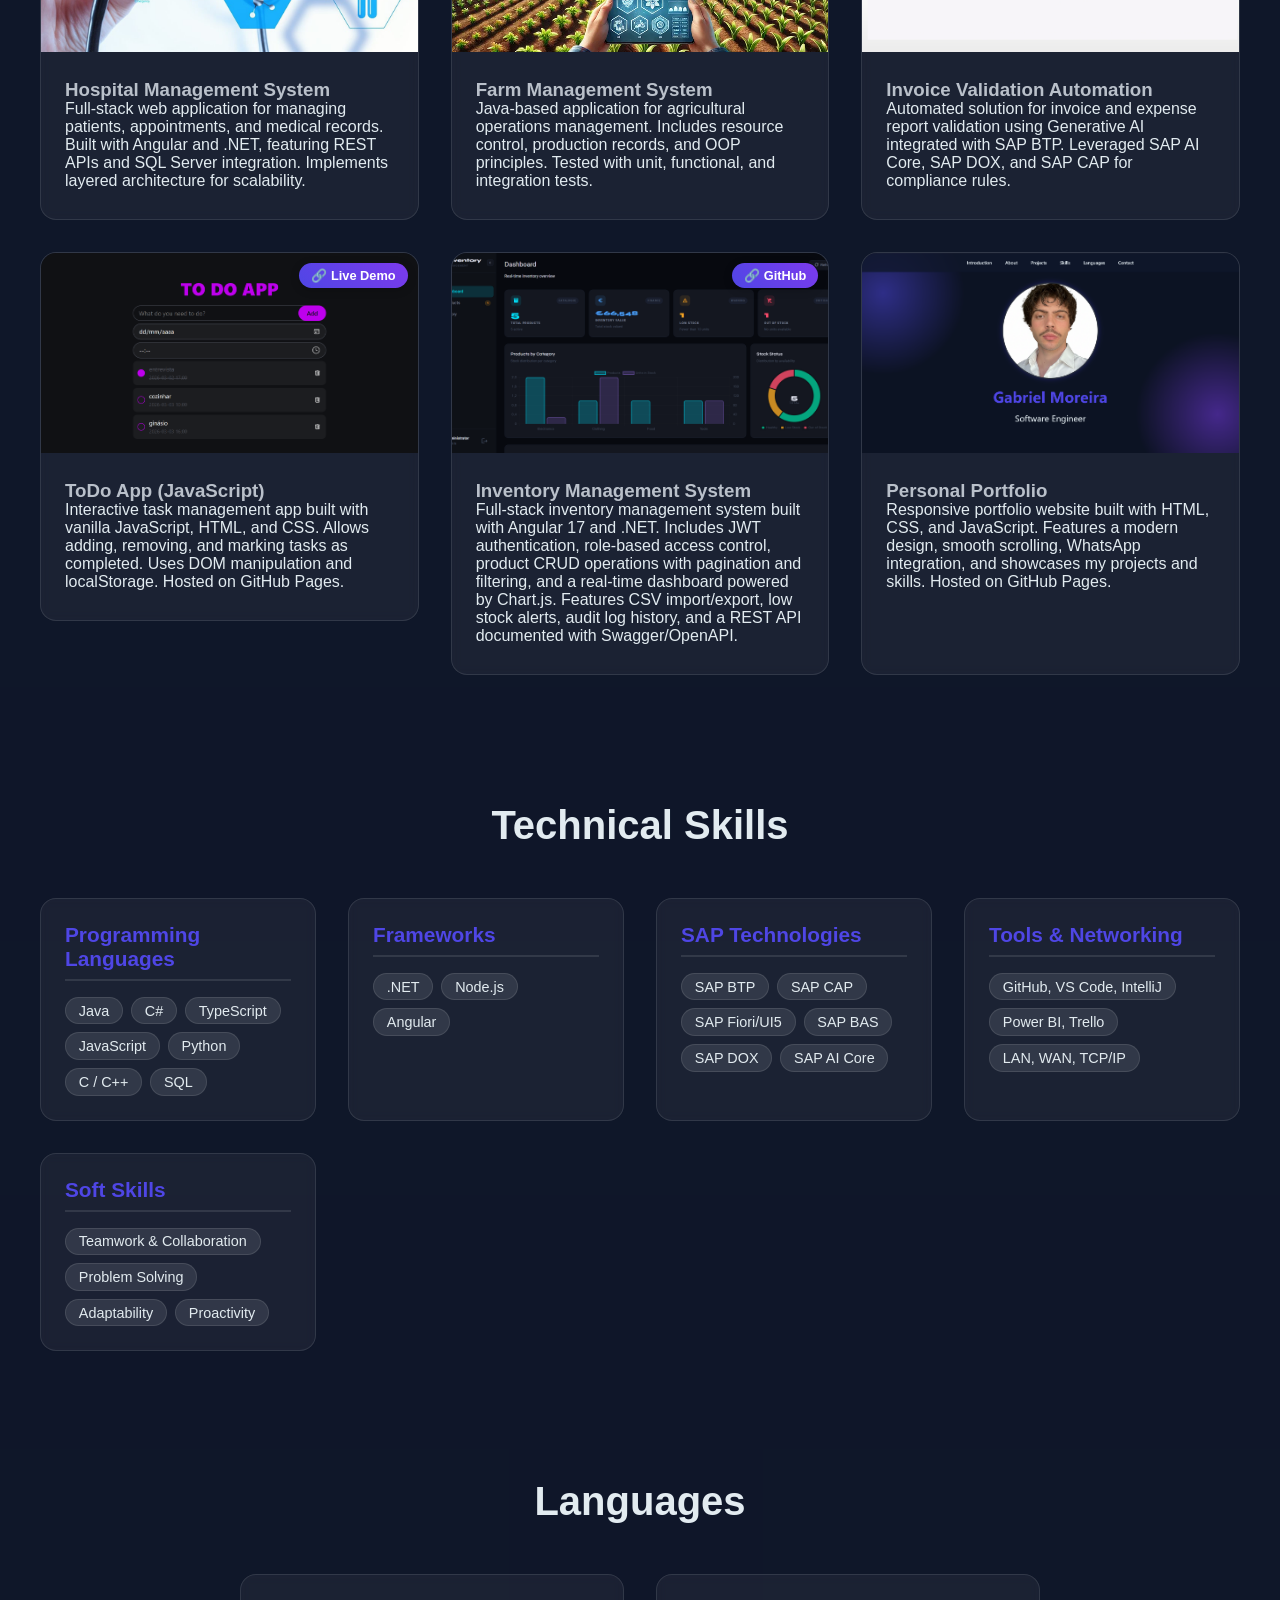
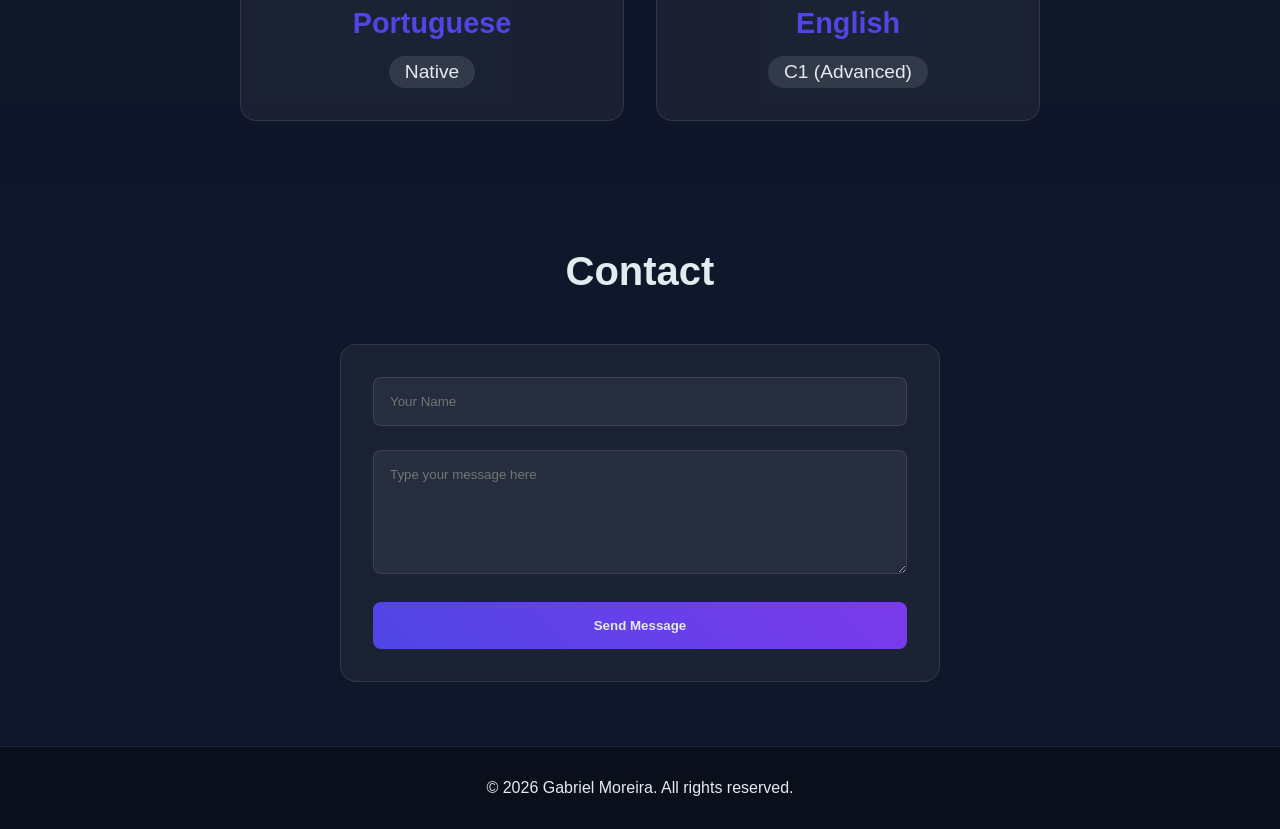
==== commit a7a4b918: "Add favicon and enhance HTML structure Added favicon link and improved HTML structure." ====
--- a/index.html
+++ b/index.html
@@ -4,6 +4,7 @@
     <meta charset="UTF-8" />
     <meta name="viewport" content="width=device-width, initial-scale=1.0" />
     <link rel="stylesheet" href="style.css" />
+    <link rel="icon" type="image/png" href="./img/icon.png">
     <title>Portfolio | Gabriel</title>
   </head>
   <body>
@@ -293,3 +294,4 @@
     </script>
   </body>
 </html>
+
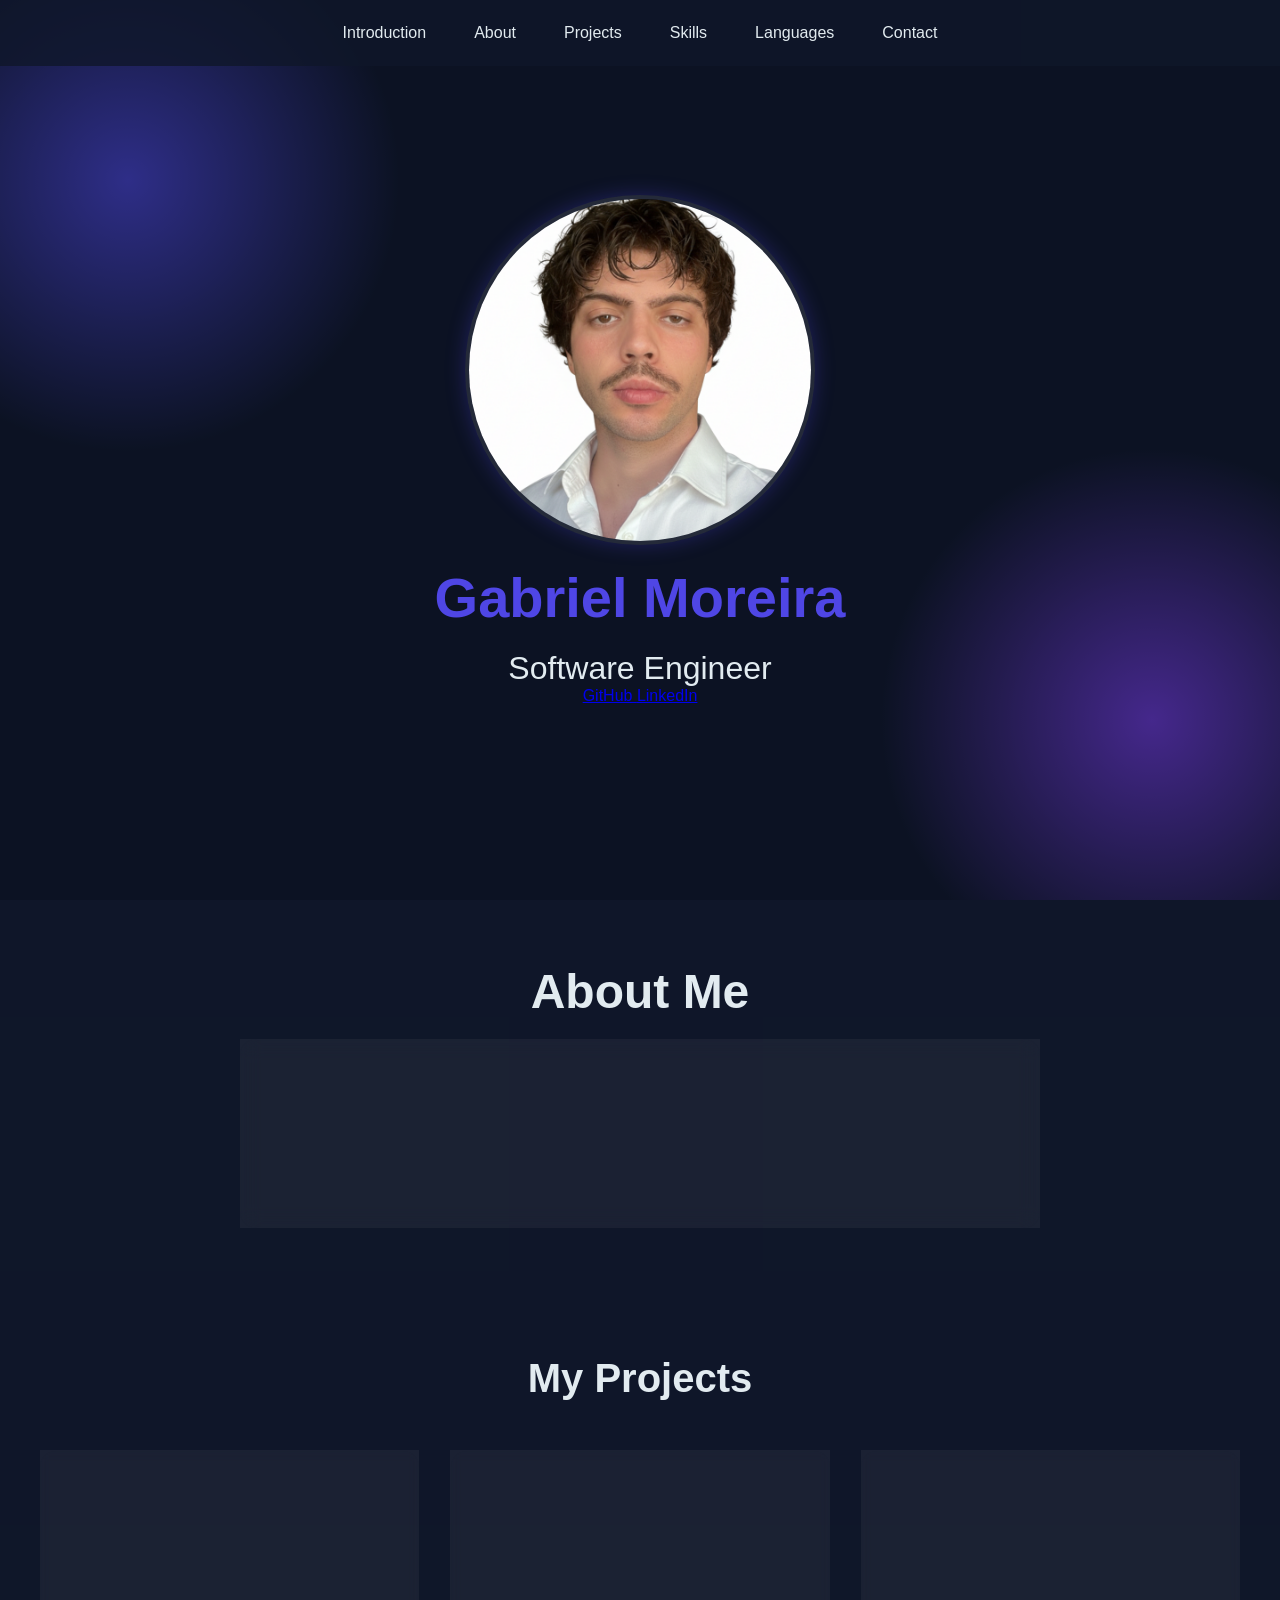
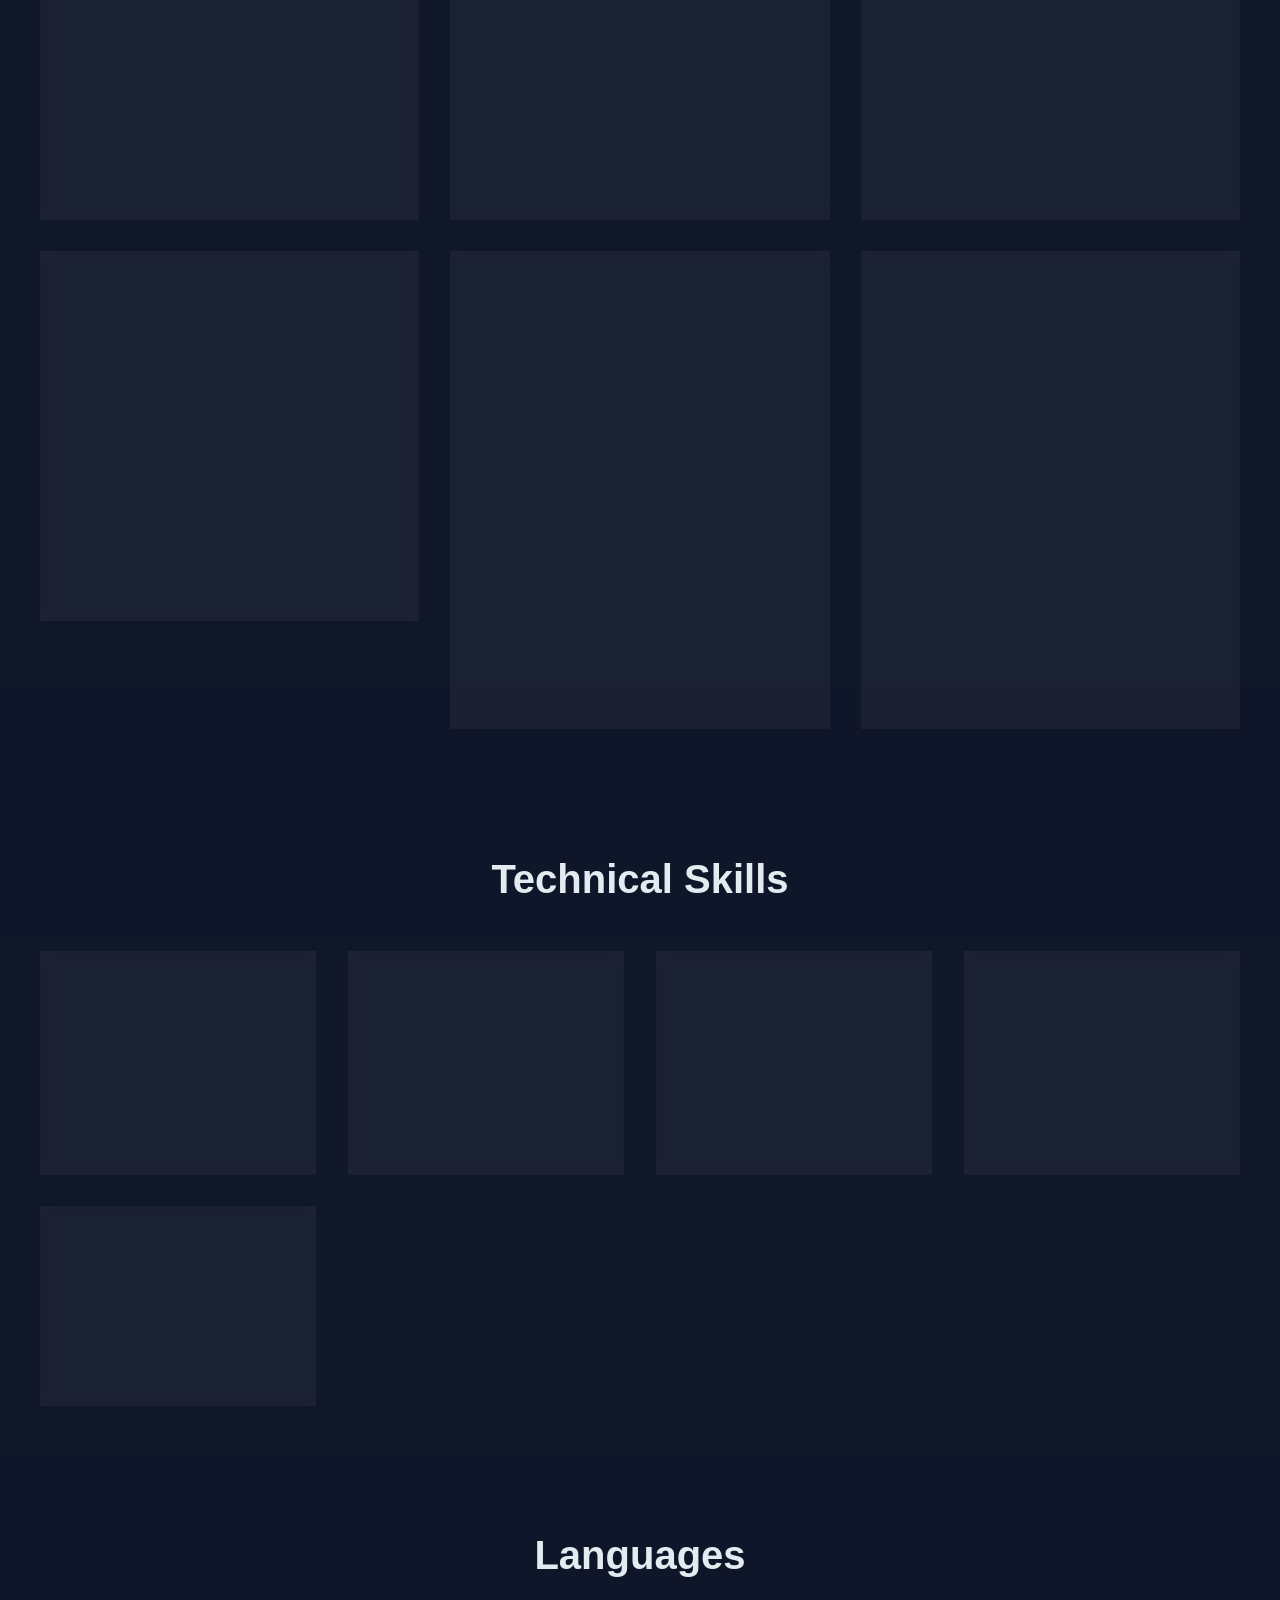
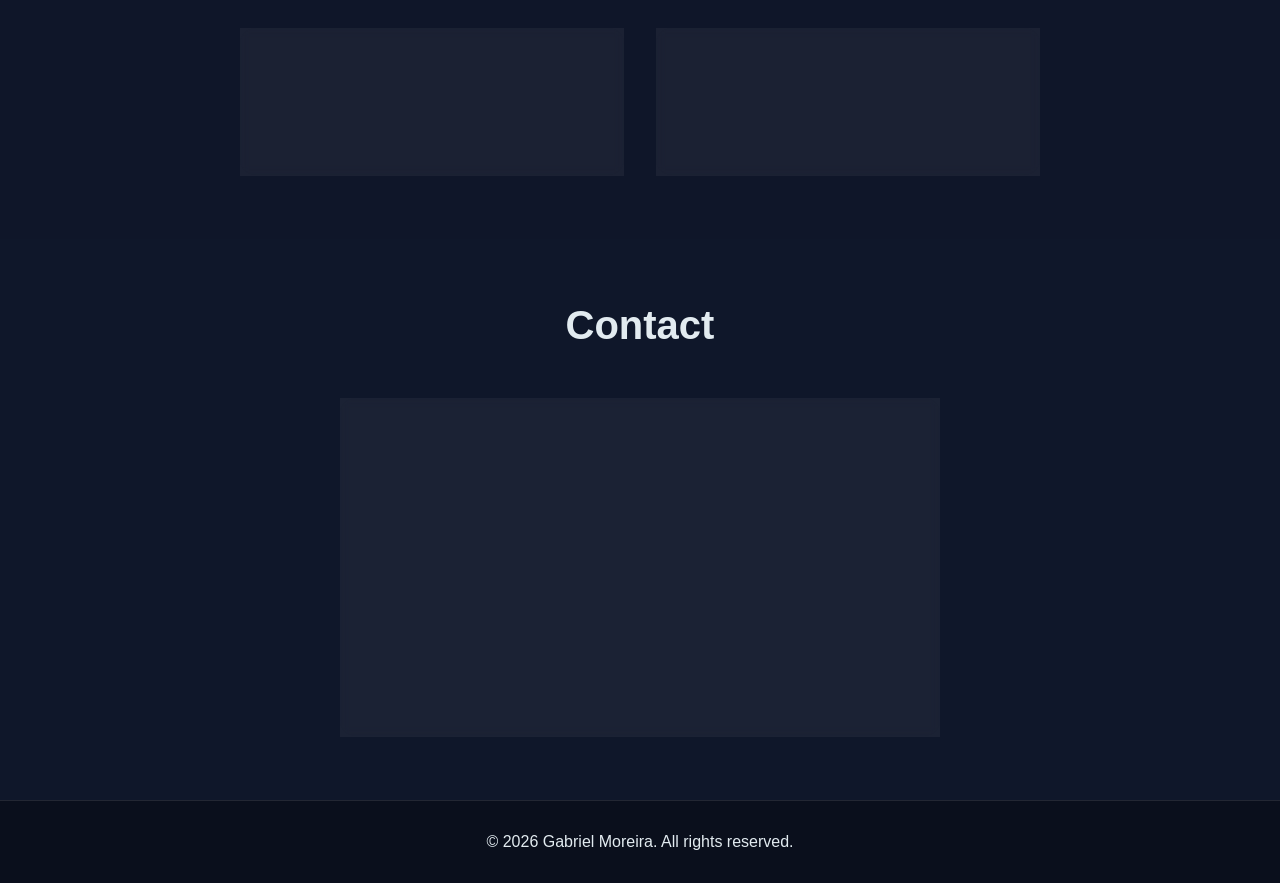
==== commit 2da62d97: "Added link to live inventory app website and altered the description" ====
--- a/index.html
+++ b/index.html
@@ -4,7 +4,8 @@
     <meta charset="UTF-8" />
     <meta name="viewport" content="width=device-width, initial-scale=1.0" />
     <link rel="stylesheet" href="style.css" />
-    <link rel="icon" type="image/png" href="./img/icon.png">
+
+    <link rel="icon" type="image/png" href="./img/icon.png" />
     <title>Portfolio | Gabriel</title>
   </head>
   <body>
@@ -28,6 +29,24 @@
       />
       <h1>Gabriel Moreira</h1>
       <p class="introduction-paragraph">Software Engineer</p>
+
+      <div class="social-buttons">
+        <a
+          href="https://github.com/gabrielmoreira20042-alt"
+          target="_blank"
+          class="social-button github"
+        >
+          GitHub
+        </a>
+
+        <a
+          href="https://www.linkedin.com/in/gabriel-moreira-4a331817a/"
+          target="_blank"
+          class="social-button linkedin"
+        >
+          LinkedIn
+        </a>
+      </div>
     </main>
 
     <section id="about" class="about">
@@ -124,13 +143,13 @@
 
         <!-- Inventory Management System -->
         <a
-          href="https://github.com/gabrielmoreira20042-alt/InventoryApp"
+          href="https://inventoryapp-2-rglw.onrender.com/dashboard"
           target="_blank"
           class="project-link-wrapper"
           style="text-decoration: none; color: inherit"
         >
           <div class="projects-card">
-            <div class="project-badge">🔗 GitHub</div>
+            <div class="project-badge">🔗 Live demo</div>
 
             <img
               src="./img/dashboard.png"
@@ -143,11 +162,13 @@
 
               <p class="project-description">
                 Full-stack inventory management system built with Angular 17 and
-                .NET. Includes JWT authentication, role-based access control,
-                product CRUD operations with pagination and filtering, and a
-                real-time dashboard powered by Chart.js. Features CSV
-                import/export, low stock alerts, audit log history, and a REST
-                API documented with Swagger/OpenAPI.
+                .NET 8. Features JWT authentication, role-based access control,
+                product CRUD with pagination and filtering, and a real-time
+                dashboard powered by Chart.js. Includes CSV import/export,
+                low-stock alerts, and audit log tracking. The application
+                exposes a REST API documented with Swagger/OpenAPI and is fully
+                containerized with Docker and deployed on Render for live
+                access.
               </p>
             </div>
           </div>
@@ -294,4 +315,3 @@
     </script>
   </body>
 </html>
-
